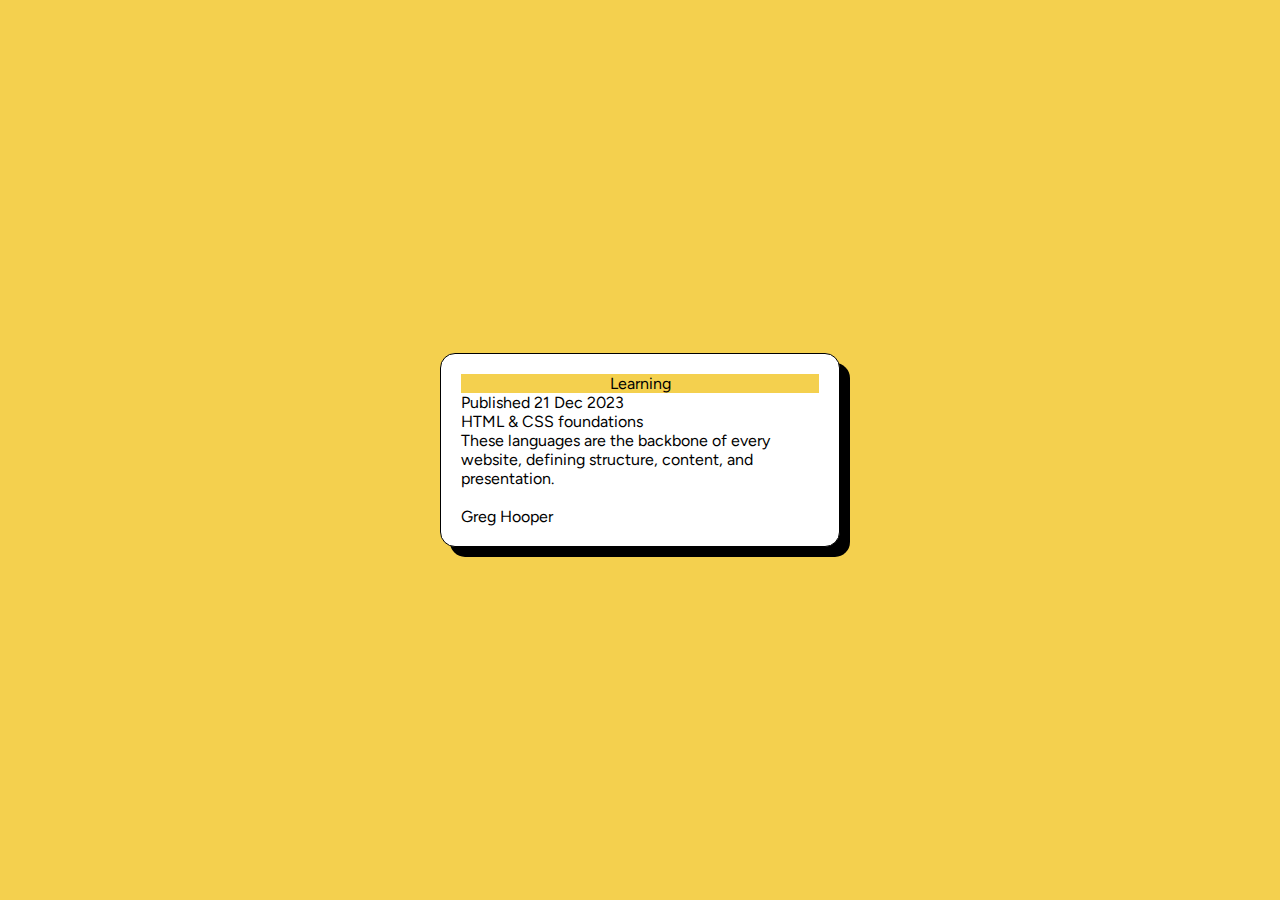
==== blog preview component/index.html @ 7955a794 "added images and added other styling in proj. 2,  started project 3" ====
<!DOCTYPE html>
<html lang="en">
<head>
  <meta charset="UTF-8">
  <meta name="viewport" content="width=device-width, initial-scale=1.0"> <!-- displays site properly based on user's device -->

  <link rel="icon" type="image/png" sizes="32x32" href="./assets/images/favicon-32x32.png">
  
  <title>Frontend Mentor | Blog preview card</title>

  <link rel="stylesheet" href="style.css">
  <link href="https://fonts.googleapis.com/css2?family=Figtree:ital,wght@0,300..900;1,300..900&display=swap" rel="stylesheet">
</head>
<body>
  <div class="container">
  <div class="image">
    <img src="./assets/images/illustration-article.svg" alt="">
  </div>
  <div class="textbox">
  <div class="learning">Learning</div>

  <p>Published 21 Dec 2023</p>

  <p id="a">HTML & CSS foundations</p>

  <span>These languages are the backbone of every website, defining structure, content, and presentation.</span>
  <div class="author">
  <div class="avatar"><img src="./assets/images/image-avatar.webp" alt=""></div>
  <div class="name">Greg Hooper</div>
</div>
</div>
  </div>
</body>
</html>
---- blog preview component/style.css ----
@import url("https://fonts.googleapis.com/css2?family=Figtree:ital,wght@0,300..900;1,300..900&display=swap");
* {
  padding: 0;
  margin: 0;
  box-sizing: border-box;
}

.learning, .image, .container, body {
  display: flex;
  justify-content: center;
  align-items: center;
}

body {
  background-color: hsl(47, 88%, 63%);
  font-family: "Figtree", serif;
  padding: 5%;
  height: 100vh;
}

.container {
  flex-direction: column;
  width: 100%;
  max-width: 400px;
  padding: 20px;
  border: 1px solid black;
  border-radius: 15px;
  box-shadow: 10px 10px black;
  background-color: white;
}

.image {
  width: 100%;
}
.image img {
  width: 100%;
  border-radius: 15px;
}

.learning {
  background-color: hsl(47, 88%, 63%);
}/*# sourceMappingURL=style.css.map */
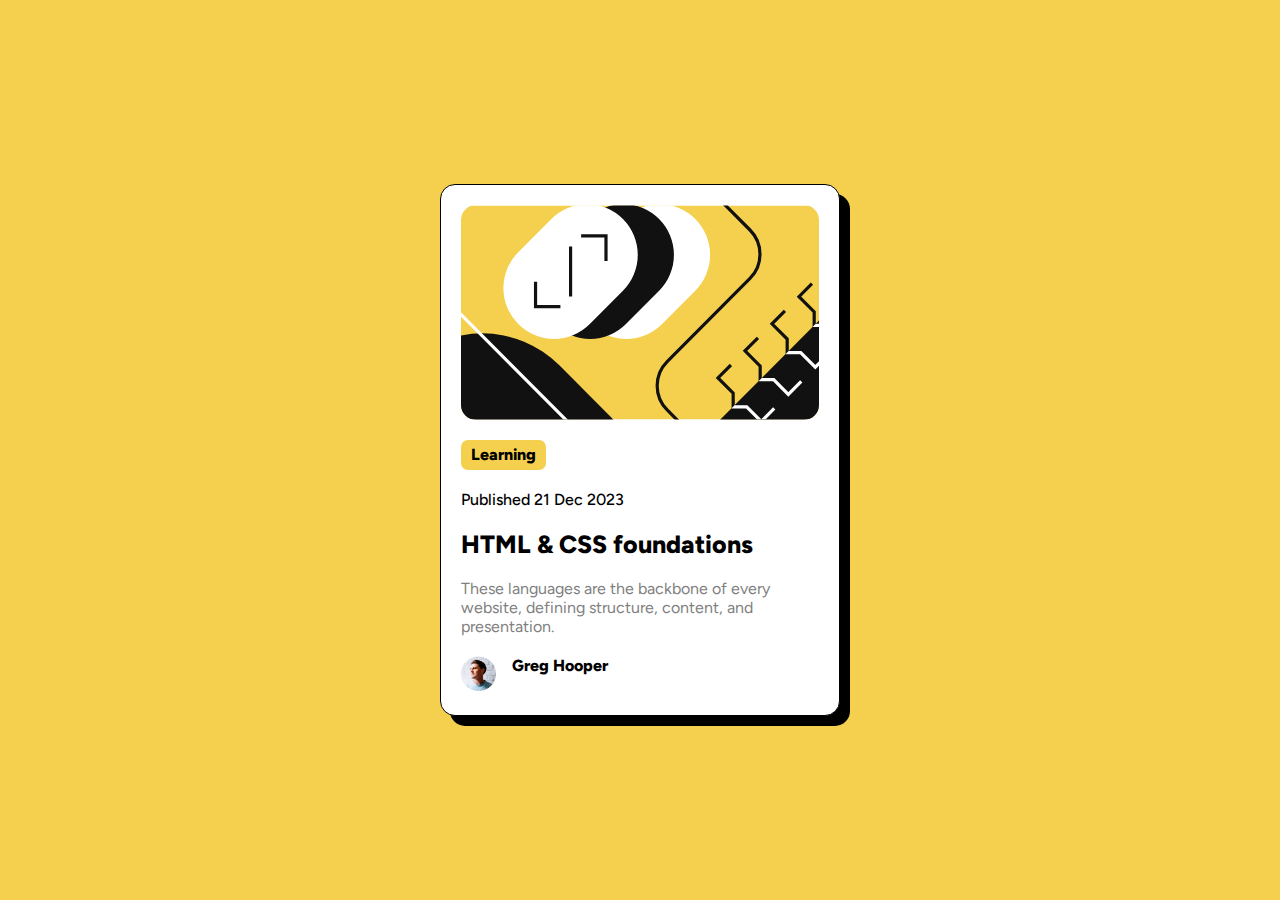
==== commit 04b8ba3f: "finished project 3" ====
--- a/blog preview component/index.html
+++ b/blog preview component/index.html
@@ -4,7 +4,7 @@
   <meta charset="UTF-8">
   <meta name="viewport" content="width=device-width, initial-scale=1.0"> <!-- displays site properly based on user's device -->
 
-  <link rel="icon" type="image/png" sizes="32x32" href="./assets/images/favicon-32x32.png">
+  <link rel="icon" type="image/png" sizes="32x32" href="./images/favicon-32x32.png">
   
   <title>Frontend Mentor | Blog preview card</title>
 
@@ -14,7 +14,7 @@
 <body>
   <div class="container">
   <div class="image">
-    <img src="./assets/images/illustration-article.svg" alt="">
+    <img src="./images/illustration-article.svg" alt="">
   </div>
   <div class="textbox">
   <div class="learning">Learning</div>
@@ -25,7 +25,7 @@
 
   <span>These languages are the backbone of every website, defining structure, content, and presentation.</span>
   <div class="author">
-  <div class="avatar"><img src="./assets/images/image-avatar.webp" alt=""></div>
+  <div class="avatar"><img src="./images/image-avatar.webp" alt=""></div>
   <div class="name">Greg Hooper</div>
 </div>
 </div>
--- a/blog preview component/style.css
+++ b/blog preview component/style.css
@@ -5,13 +5,13 @@
   box-sizing: border-box;
 }
 
-.learning, .image, .container, body {
+.author, .learning, .textbox, .image, .container, body {
   display: flex;
   justify-content: center;
-  align-items: center;
 }
 
 body {
+  align-items: center;
   background-color: hsl(47, 88%, 63%);
   font-family: "Figtree", serif;
   padding: 5%;
@@ -19,6 +19,7 @@
 }
 
 .container {
+  align-items: center;
   flex-direction: column;
   width: 100%;
   max-width: 400px;
@@ -37,6 +38,53 @@
   border-radius: 15px;
 }
 
+.textbox {
+  flex-direction: column;
+  text-align: left;
+  gap: 20px;
+  margin-top: 20px;
+}
+.textbox p {
+  font-weight: 500;
+}
+.textbox span {
+  color: hsl(0, 0%, 50%);
+}
+
 .learning {
+  align-items: center;
   background-color: hsl(47, 88%, 63%);
+  color: black;
+  width: -moz-max-content;
+  width: max-content;
+  padding: 10px;
+  height: 30px;
+  border-radius: 7px;
+  font-weight: 800;
+}
+
+#a {
+  font-size: 25px;
+  font-weight: 800;
+}
+#a:hover {
+  color: hsl(47, 88%, 63%);
+  cursor: pointer;
+}
+
+.author {
+  gap: 1rem;
+  margin-right: auto;
+}
+
+.avatar img {
+  width: 35px;
+  height: 35px;
+  justify-content: center;
+}
+
+.name {
+  justify-content: center;
+  align-items: center;
+  font-weight: 800;
 }/*# sourceMappingURL=style.css.map */